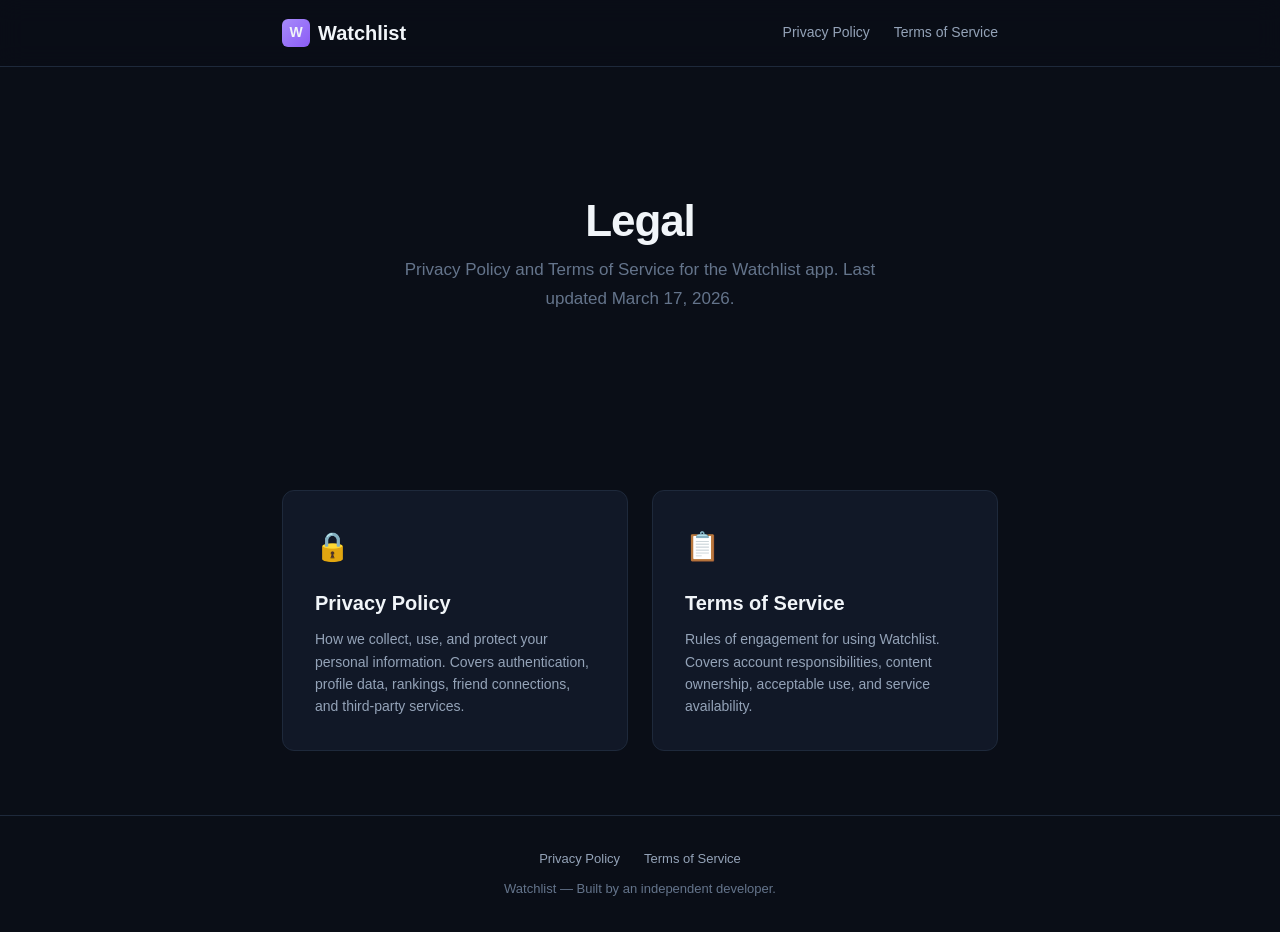
==== index.html @ 283d9ddd "Initial commit: Privacy Policy and Terms of Service for Watchlist" ====
<!DOCTYPE html>
<html lang="en">
<head>
  <meta charset="UTF-8">
  <meta name="viewport" content="width=device-width, initial-scale=1.0">
  <title>Watchlist — Legal</title>
  <meta name="description" content="Privacy Policy and Terms of Service for Watchlist, a social movie and TV recommendation app.">
  <link rel="stylesheet" href="style.css">
  <link rel="icon" href="data:image/svg+xml,<svg xmlns='http://www.w3.org/2000/svg' viewBox='0 0 100 100'><text y='.9em' font-size='90'>🎬</text></svg>">
</head>
<body>
  <header class="site-header" role="banner">
    <div class="header-inner">
      <a href="/" class="logo" aria-label="Watchlist home">
        <span class="logo-icon" aria-hidden="true">W</span>
        Watchlist
      </a>
      <nav class="header-nav" aria-label="Legal pages">
        <a href="privacy-policy.html">Privacy Policy</a>
        <a href="terms-of-service.html">Terms of Service</a>
      </nav>
    </div>
  </header>

  <main class="content">
    <div class="index-hero">
      <h1 class="page-title">Legal</h1>
      <p class="page-subtitle">Privacy Policy and Terms of Service for the Watchlist app. Last updated March 17, 2026.</p>
    </div>

    <div class="card-grid">
      <a href="privacy-policy.html" class="card">
        <div class="card-icon" aria-hidden="true">🔒</div>
        <h2>Privacy Policy</h2>
        <p>How we collect, use, and protect your personal information. Covers authentication, profile data, rankings, friend connections, and third-party services.</p>
      </a>
      <a href="terms-of-service.html" class="card">
        <div class="card-icon" aria-hidden="true">📋</div>
        <h2>Terms of Service</h2>
        <p>Rules of engagement for using Watchlist. Covers account responsibilities, content ownership, acceptable use, and service availability.</p>
      </a>
    </div>
  </main>

  <footer class="site-footer" role="contentinfo">
    <div class="footer-inner">
      <nav class="footer-links" aria-label="Footer navigation">
        <a href="privacy-policy.html">Privacy Policy</a>
        <a href="terms-of-service.html">Terms of Service</a>
      </nav>
      <p>Watchlist &mdash; Built by an independent developer.</p>
    </div>
  </footer>
</body>
</html>
---- style.css ----
/* Watchlist Legal — Midnight Cinema Theme */

*,
*::before,
*::after {
  box-sizing: border-box;
  margin: 0;
  padding: 0;
}

:root {
  --bg-primary: #0A0E17;
  --bg-secondary: #111827;
  --bg-card: #1F2937;
  --accent: #A78BFA;
  --accent-dim: rgba(167, 139, 250, 0.15);
  --text-primary: #F1F5F9;
  --text-secondary: #94A3B8;
  --text-muted: #64748B;
  --border: #1E293B;
  --font-sans: -apple-system, BlinkMacSystemFont, 'Segoe UI', Roboto, 'Helvetica Neue', Arial, sans-serif;
  --font-mono: 'SF Mono', 'Fira Code', 'Fira Mono', Menlo, Consolas, monospace;
  --max-width: 780px;
  --spacing-xs: 0.25rem;
  --spacing-sm: 0.5rem;
  --spacing-md: 1rem;
  --spacing-lg: 1.5rem;
  --spacing-xl: 2rem;
  --spacing-2xl: 3rem;
  --spacing-3xl: 4rem;
}

html {
  font-size: 16px;
  scroll-behavior: smooth;
  -webkit-font-smoothing: antialiased;
  -moz-osx-font-smoothing: grayscale;
}

body {
  font-family: var(--font-sans);
  background-color: var(--bg-primary);
  color: var(--text-primary);
  line-height: 1.7;
  min-height: 100vh;
  display: flex;
  flex-direction: column;
}

a {
  color: var(--accent);
  text-decoration: none;
  transition: opacity 0.2s ease;
}

a:hover {
  opacity: 0.8;
  text-decoration: underline;
}

a:focus-visible {
  outline: 2px solid var(--accent);
  outline-offset: 2px;
  border-radius: 2px;
}

/* ── Header ────────────────────────────────────────────── */

.site-header {
  border-bottom: 1px solid var(--border);
  background-color: rgba(10, 14, 23, 0.85);
  backdrop-filter: blur(12px);
  -webkit-backdrop-filter: blur(12px);
  position: sticky;
  top: 0;
  z-index: 100;
}

.header-inner {
  max-width: var(--max-width);
  margin: 0 auto;
  padding: var(--spacing-md) var(--spacing-xl);
  display: flex;
  align-items: center;
  justify-content: space-between;
}

.logo {
  display: flex;
  align-items: center;
  gap: var(--spacing-sm);
  font-size: 1.25rem;
  font-weight: 700;
  color: var(--text-primary);
  text-decoration: none;
}

.logo:hover {
  text-decoration: none;
  opacity: 1;
}

.logo-icon {
  width: 28px;
  height: 28px;
  background: linear-gradient(135deg, var(--accent), #8B5CF6);
  border-radius: 6px;
  display: flex;
  align-items: center;
  justify-content: center;
  font-size: 14px;
}

.header-nav {
  display: flex;
  gap: var(--spacing-lg);
}

.header-nav a {
  color: var(--text-secondary);
  font-size: 0.875rem;
  font-weight: 500;
  transition: color 0.2s ease;
}

.header-nav a:hover {
  color: var(--text-primary);
  text-decoration: none;
}

.header-nav a.active {
  color: var(--accent);
}

/* ── Main Content ──────────────────────────────────────── */

.content {
  flex: 1;
  max-width: var(--max-width);
  margin: 0 auto;
  padding: var(--spacing-3xl) var(--spacing-xl);
  width: 100%;
}

.page-title {
  font-size: 2.25rem;
  font-weight: 800;
  letter-spacing: -0.025em;
  line-height: 1.2;
  margin-bottom: var(--spacing-sm);
}

.page-subtitle {
  color: var(--text-muted);
  font-size: 0.9375rem;
  margin-bottom: var(--spacing-3xl);
}

/* ── Legal Content ─────────────────────────────────────── */

.legal-content h2 {
  font-size: 1.375rem;
  font-weight: 700;
  margin-top: var(--spacing-3xl);
  margin-bottom: var(--spacing-md);
  color: var(--text-primary);
  letter-spacing: -0.01em;
}

.legal-content h2:first-child {
  margin-top: 0;
}

.legal-content h3 {
  font-size: 1.0625rem;
  font-weight: 600;
  margin-top: var(--spacing-xl);
  margin-bottom: var(--spacing-sm);
  color: var(--text-primary);
}

.legal-content p {
  color: var(--text-secondary);
  margin-bottom: var(--spacing-md);
  font-size: 0.9375rem;
}

.legal-content ul,
.legal-content ol {
  color: var(--text-secondary);
  margin-bottom: var(--spacing-md);
  padding-left: var(--spacing-xl);
  font-size: 0.9375rem;
}

.legal-content li {
  margin-bottom: var(--spacing-xs);
}

.legal-content strong {
  color: var(--text-primary);
  font-weight: 600;
}

.legal-content .highlight-box {
  background-color: var(--accent-dim);
  border-left: 3px solid var(--accent);
  padding: var(--spacing-md) var(--spacing-lg);
  border-radius: 0 8px 8px 0;
  margin: var(--spacing-xl) 0;
}

.legal-content .highlight-box p {
  color: var(--text-primary);
  margin-bottom: 0;
}

/* ── Index Page ────────────────────────────────────────── */

.index-hero {
  text-align: center;
  padding: var(--spacing-3xl) 0;
}

.index-hero .page-title {
  font-size: 2.75rem;
}

.index-hero .page-subtitle {
  font-size: 1.0625rem;
  max-width: 500px;
  margin-left: auto;
  margin-right: auto;
}

.card-grid {
  display: grid;
  grid-template-columns: repeat(auto-fit, minmax(300px, 1fr));
  gap: var(--spacing-lg);
  margin-top: var(--spacing-2xl);
}

.card {
  background-color: var(--bg-secondary);
  border: 1px solid var(--border);
  border-radius: 12px;
  padding: var(--spacing-xl);
  transition: border-color 0.2s ease, transform 0.2s ease;
  text-decoration: none;
  display: block;
}

.card:hover {
  border-color: var(--accent);
  transform: translateY(-2px);
  text-decoration: none;
  opacity: 1;
}

.card:focus-visible {
  outline: 2px solid var(--accent);
  outline-offset: 2px;
}

.card-icon {
  font-size: 1.75rem;
  margin-bottom: var(--spacing-md);
}

.card h2 {
  font-size: 1.25rem;
  font-weight: 700;
  color: var(--text-primary);
  margin-bottom: var(--spacing-sm);
}

.card p {
  color: var(--text-secondary);
  font-size: 0.875rem;
  line-height: 1.6;
}

/* ── Footer ────────────────────────────────────────────── */

.site-footer {
  border-top: 1px solid var(--border);
  padding: var(--spacing-xl);
  text-align: center;
}

.footer-inner {
  max-width: var(--max-width);
  margin: 0 auto;
  color: var(--text-muted);
  font-size: 0.8125rem;
}

.footer-inner a {
  color: var(--text-secondary);
}

.footer-links {
  display: flex;
  justify-content: center;
  gap: var(--spacing-lg);
  margin-bottom: var(--spacing-sm);
}

/* ── Responsive ────────────────────────────────────────── */

@media (max-width: 640px) {
  .content {
    padding: var(--spacing-xl) var(--spacing-md);
  }

  .header-inner {
    padding: var(--spacing-md);
  }

  .page-title {
    font-size: 1.75rem;
  }

  .index-hero .page-title {
    font-size: 2rem;
  }

  .legal-content h2 {
    font-size: 1.25rem;
  }

  .card-grid {
    grid-template-columns: 1fr;
  }
}
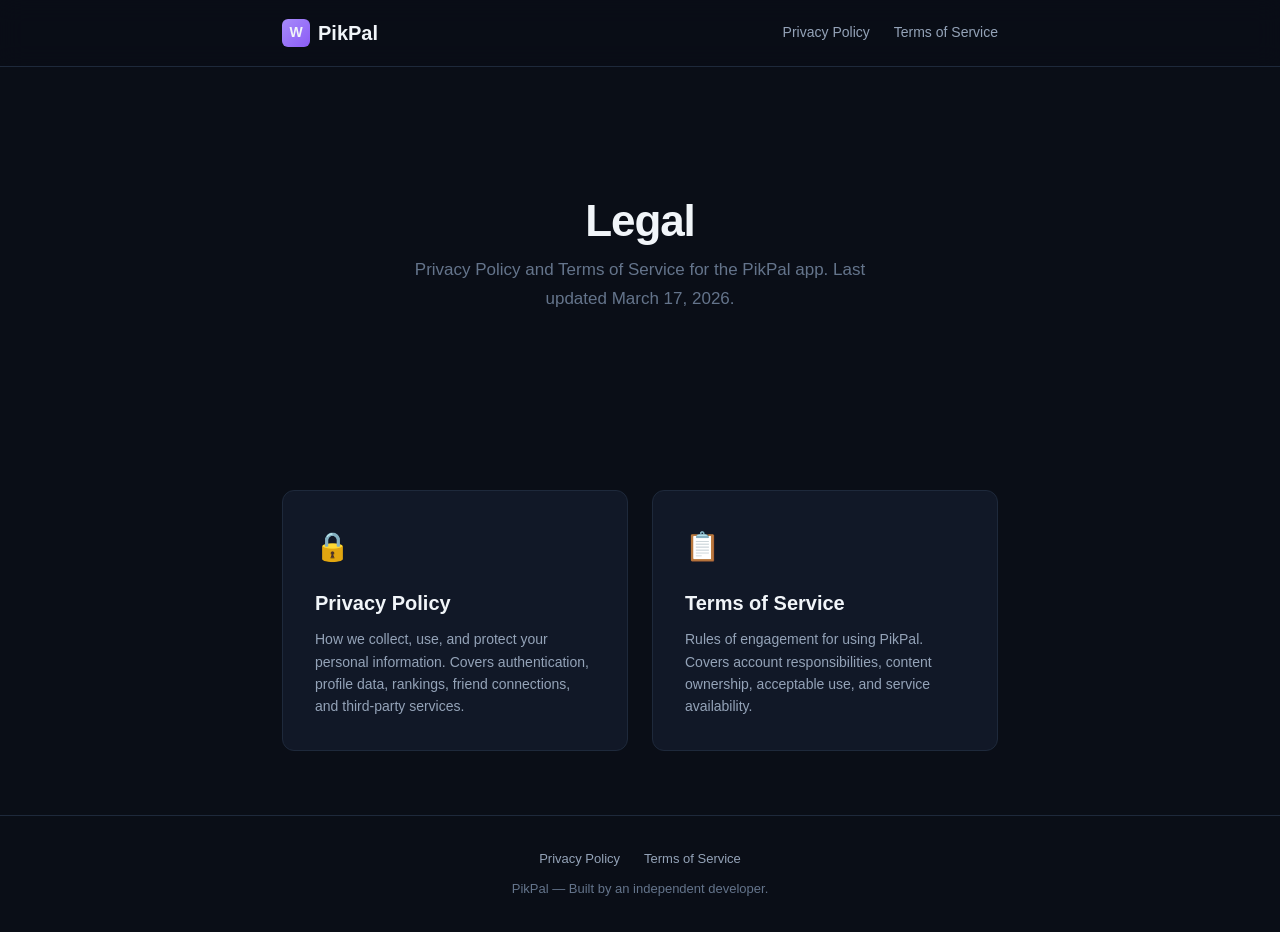
==== commit c6488bf8: "chore: rebrand Watchlist → PikPal, add SMS opt-in page - Replace all "Watchlist" app name references" ====
--- a/index.html
+++ b/index.html
@@ -3,17 +3,17 @@
 <head>
   <meta charset="UTF-8">
   <meta name="viewport" content="width=device-width, initial-scale=1.0">
-  <title>Watchlist — Legal</title>
-  <meta name="description" content="Privacy Policy and Terms of Service for Watchlist, a social movie and TV recommendation app.">
+  <title>PikPal — Legal</title>
+  <meta name="description" content="Privacy Policy and Terms of Service for PikPal, a social movie and TV recommendation app.">
   <link rel="stylesheet" href="style.css">
   <link rel="icon" href="data:image/svg+xml,<svg xmlns='http://www.w3.org/2000/svg' viewBox='0 0 100 100'><text y='.9em' font-size='90'>🎬</text></svg>">
 </head>
 <body>
   <header class="site-header" role="banner">
     <div class="header-inner">
-      <a href="/" class="logo" aria-label="Watchlist home">
+      <a href="/" class="logo" aria-label="PikPal home">
         <span class="logo-icon" aria-hidden="true">W</span>
-        Watchlist
+        PikPal
       </a>
       <nav class="header-nav" aria-label="Legal pages">
         <a href="privacy-policy.html">Privacy Policy</a>
@@ -25,7 +25,7 @@
   <main class="content">
     <div class="index-hero">
       <h1 class="page-title">Legal</h1>
-      <p class="page-subtitle">Privacy Policy and Terms of Service for the Watchlist app. Last updated March 17, 2026.</p>
+      <p class="page-subtitle">Privacy Policy and Terms of Service for the PikPal app. Last updated March 17, 2026.</p>
     </div>
 
     <div class="card-grid">
@@ -37,7 +37,7 @@
       <a href="terms-of-service.html" class="card">
         <div class="card-icon" aria-hidden="true">📋</div>
         <h2>Terms of Service</h2>
-        <p>Rules of engagement for using Watchlist. Covers account responsibilities, content ownership, acceptable use, and service availability.</p>
+        <p>Rules of engagement for using PikPal. Covers account responsibilities, content ownership, acceptable use, and service availability.</p>
       </a>
     </div>
   </main>
@@ -48,7 +48,7 @@
         <a href="privacy-policy.html">Privacy Policy</a>
         <a href="terms-of-service.html">Terms of Service</a>
       </nav>
-      <p>Watchlist &mdash; Built by an independent developer.</p>
+      <p>PikPal &mdash; Built by an independent developer.</p>
     </div>
   </footer>
 </body>
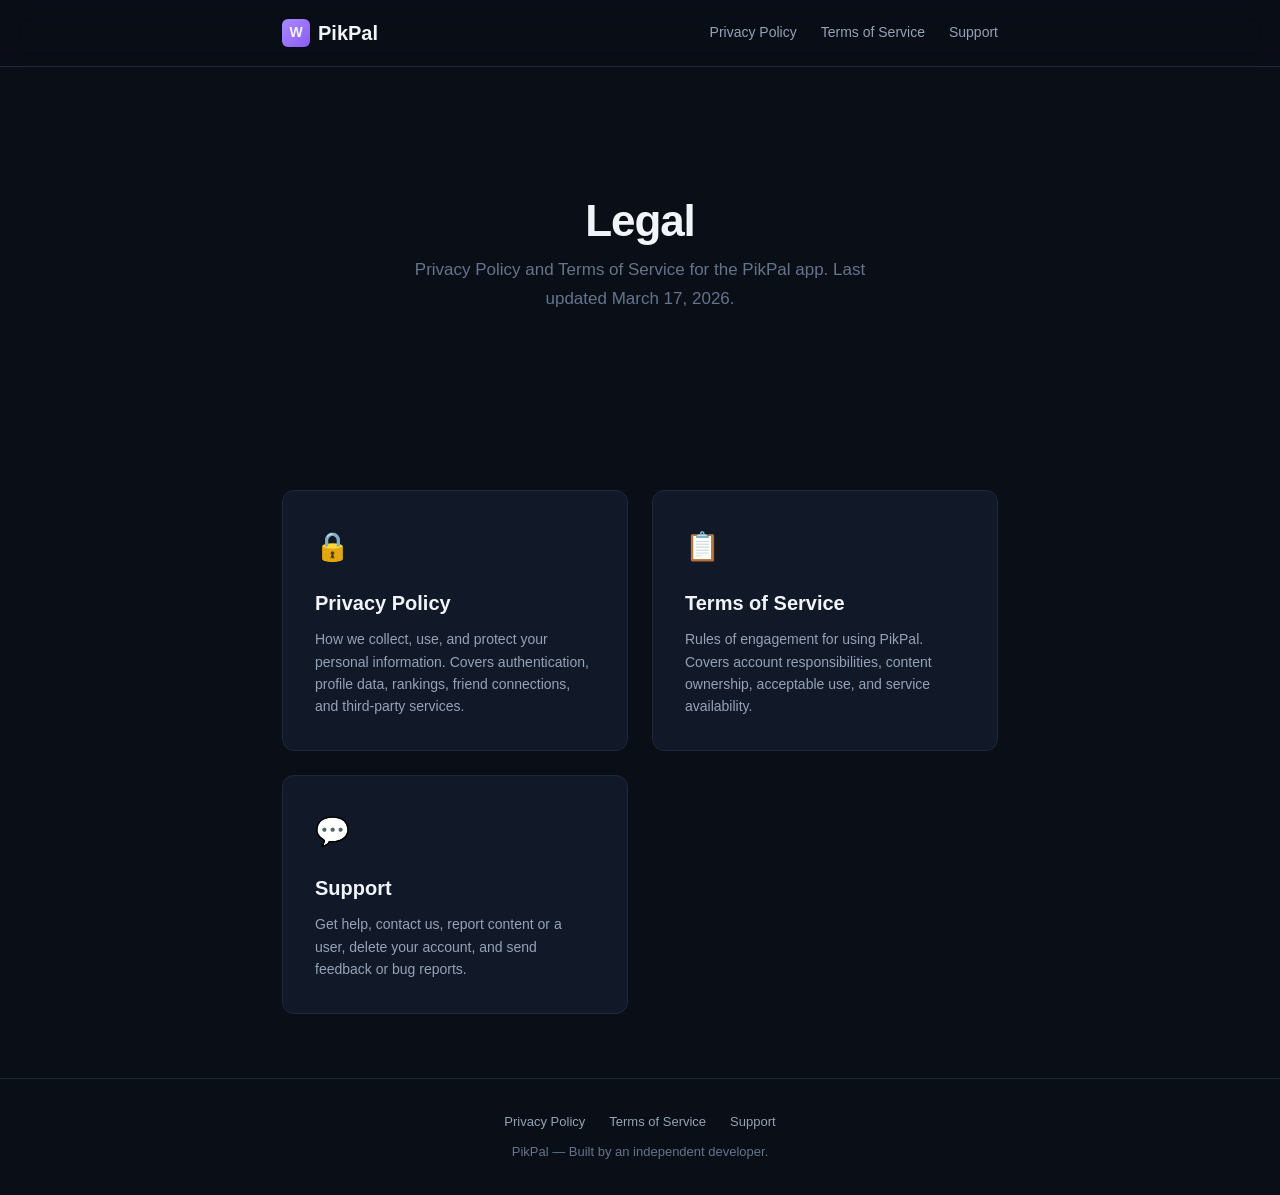
==== commit 53ba31c6: "feat: add Support page and cross-link it across legal pages New support.html (Midnight Cinema theme)" ====
--- a/index.html
+++ b/index.html
@@ -18,6 +18,7 @@
       <nav class="header-nav" aria-label="Legal pages">
         <a href="privacy-policy.html">Privacy Policy</a>
         <a href="terms-of-service.html">Terms of Service</a>
+        <a href="support.html">Support</a>
       </nav>
     </div>
   </header>
@@ -39,6 +40,11 @@
         <h2>Terms of Service</h2>
         <p>Rules of engagement for using PikPal. Covers account responsibilities, content ownership, acceptable use, and service availability.</p>
       </a>
+      <a href="support.html" class="card">
+        <div class="card-icon" aria-hidden="true">💬</div>
+        <h2>Support</h2>
+        <p>Get help, contact us, report content or a user, delete your account, and send feedback or bug reports.</p>
+      </a>
     </div>
   </main>
 
@@ -47,6 +53,7 @@
       <nav class="footer-links" aria-label="Footer navigation">
         <a href="privacy-policy.html">Privacy Policy</a>
         <a href="terms-of-service.html">Terms of Service</a>
+        <a href="support.html">Support</a>
       </nav>
       <p>PikPal &mdash; Built by an independent developer.</p>
     </div>
